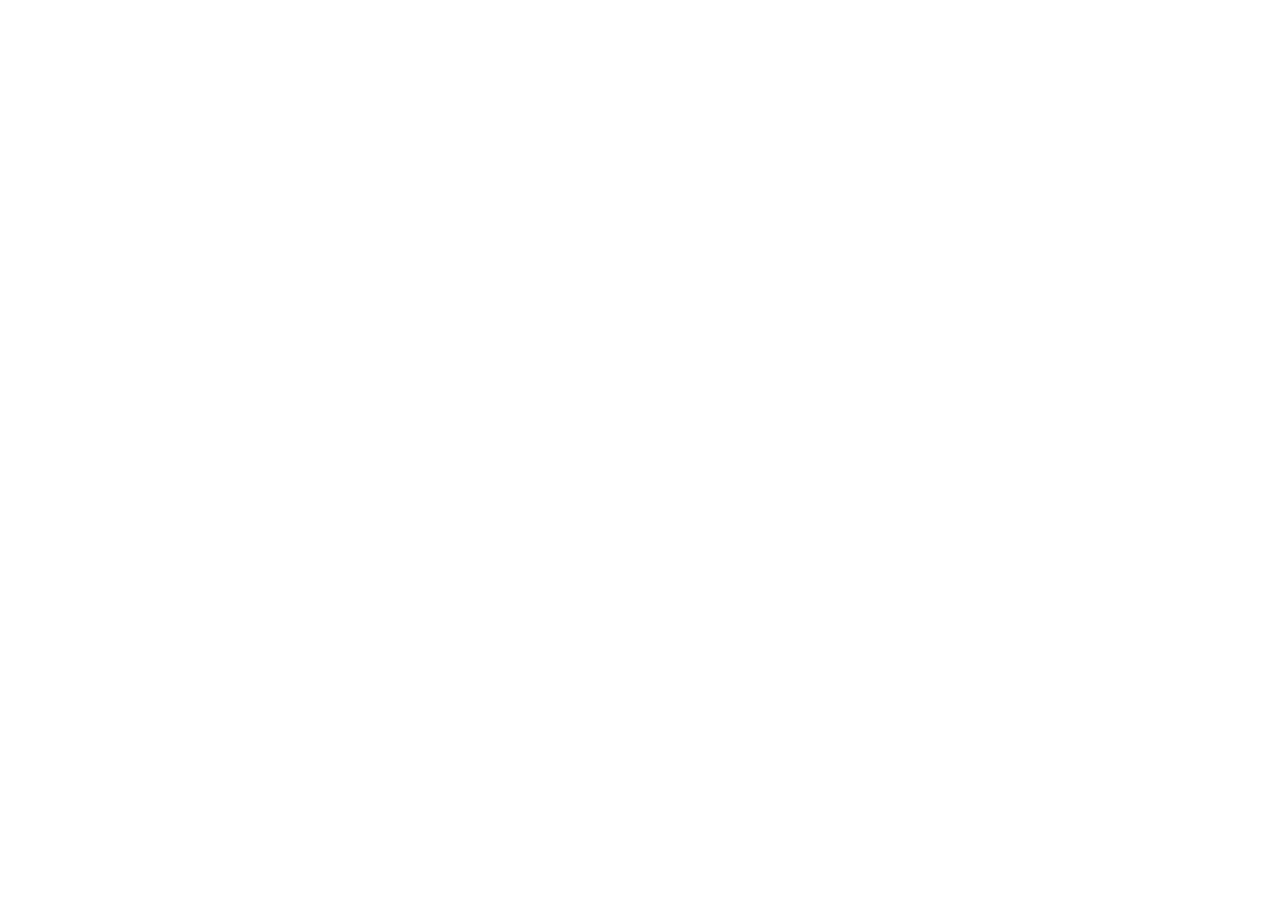
==== Day 01 - CSS/index.html @ 14cbb4a3 "CSS Revising" ====
<!doctype html>
<html lang="en">
  <head>
    <meta charset="UTF-8" />
    <meta name="viewport" content="width=device-width, initial-scale=1.0" />
    <title>CSS Final Revision</title>
    <link rel="stylesheet" href="style.css" />
  </head>
  <body>




  </body>
</html>
---- Day 01 - CSS/style.css ----
*{
  padding:0px;
  margin:0px;
}
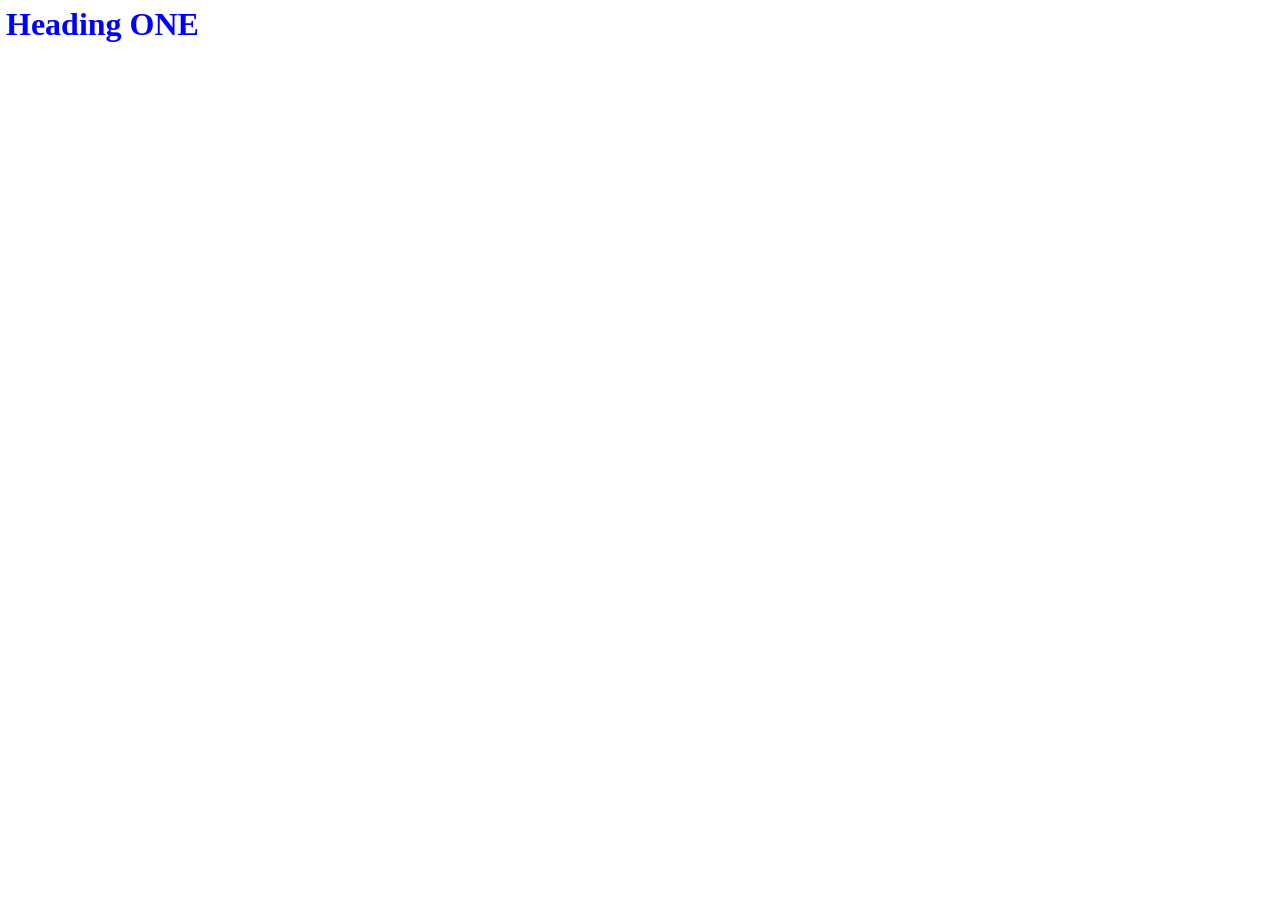
==== commit 60d94a09: "CSS link ways" ====
--- a/Day 01 - CSS/index.html
+++ b/Day 01 - CSS/index.html
@@ -7,6 +7,20 @@
     <link rel="stylesheet" href="style.css" />
   </head>
   <body>
+    <h1>Heading ONE</h1>
+
+    <!--  linking CSS with the HTML 
+      <!DOCTYPE html>
+<html>
+<head>
+    <title>CSS Practice</title>
+    <link rel="stylesheet" href="style.css">
+</head>
+<body>
+    <h1>My Website</h1>
+</body>
+</html> -->
+
 
 
 
--- a/Day 01 - CSS/style.css
+++ b/Day 01 - CSS/style.css
@@ -1,4 +1,11 @@
 *{
-  padding:0px;
-  margin:0px;
-}+  padding:1px;
+  margin:1px;
+}
+
+h1 {
+  color:blue;
+  font: size 30px;;
+}
+
+ 
--- a/Day 01 - CSS/style.css
+++ b/Day 01 - CSS/style.css
@@ -1,4 +1,11 @@
 *{
-  padding:0px;
-  margin:0px;
-}+  padding:1px;
+  margin:1px;
+}
+
+h1 {
+  color:blue;
+  font: size 30px;;
+}
+
+ 
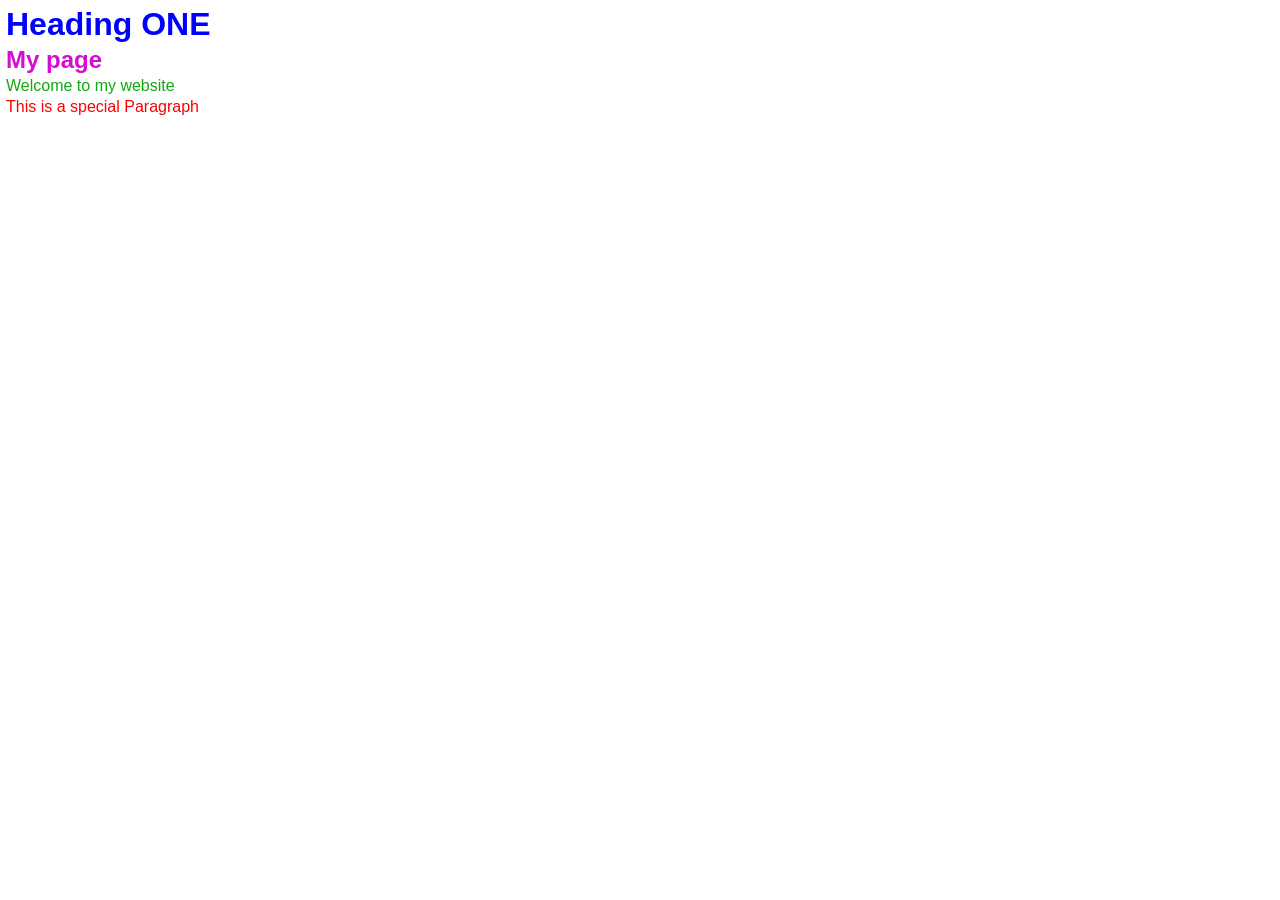
==== commit e4d00684: "CSS Selectors" ====
--- a/Day 01 - CSS/index.html
+++ b/Day 01 - CSS/index.html
@@ -20,6 +20,11 @@
     <h1>My Website</h1>
 </body>
 </html> -->
+ <h2> My page</h2>
+ <p class="intro"> Welcome to my website </p>
+<p id="special"> This is a special Paragraph </p>
+  
+<!--  chatgpt chat Background images Paused -->
 
 
 
--- a/Day 01 - CSS/style.css
+++ b/Day 01 - CSS/style.css
@@ -1,6 +1,7 @@
 *{
   padding:1px;
   margin:1px;
+   font-family: Arial, sans-serif;
 }
 
 h1 {
@@ -8,4 +9,34 @@
   font: size 30px;;
 }
 
- + h2 {
+  color:rgb(212, 12, 212);
+ }
+
+.intro{
+color:rgb(16, 170, 16);
+}
+
+#special{
+  color:red;
+}
+
+/* Grouping selectors
+__________________________
+h1, h2, p {
+    color: blue;
+}
+ */
+
+ /* 
+ Even if they are direct child or nested.
+
+div p {
+    color: green;
+} */
+ 
+/* 
+direct child ko target  
+div > p {
+    color: red;
+} */
--- a/Day 01 - CSS/style.css
+++ b/Day 01 - CSS/style.css
@@ -1,6 +1,7 @@
 *{
   padding:1px;
   margin:1px;
+   font-family: Arial, sans-serif;
 }
 
 h1 {
@@ -8,4 +9,34 @@
   font: size 30px;;
 }
 
- + h2 {
+  color:rgb(212, 12, 212);
+ }
+
+.intro{
+color:rgb(16, 170, 16);
+}
+
+#special{
+  color:red;
+}
+
+/* Grouping selectors
+__________________________
+h1, h2, p {
+    color: blue;
+}
+ */
+
+ /* 
+ Even if they are direct child or nested.
+
+div p {
+    color: green;
+} */
+ 
+/* 
+direct child ko target  
+div > p {
+    color: red;
+} */
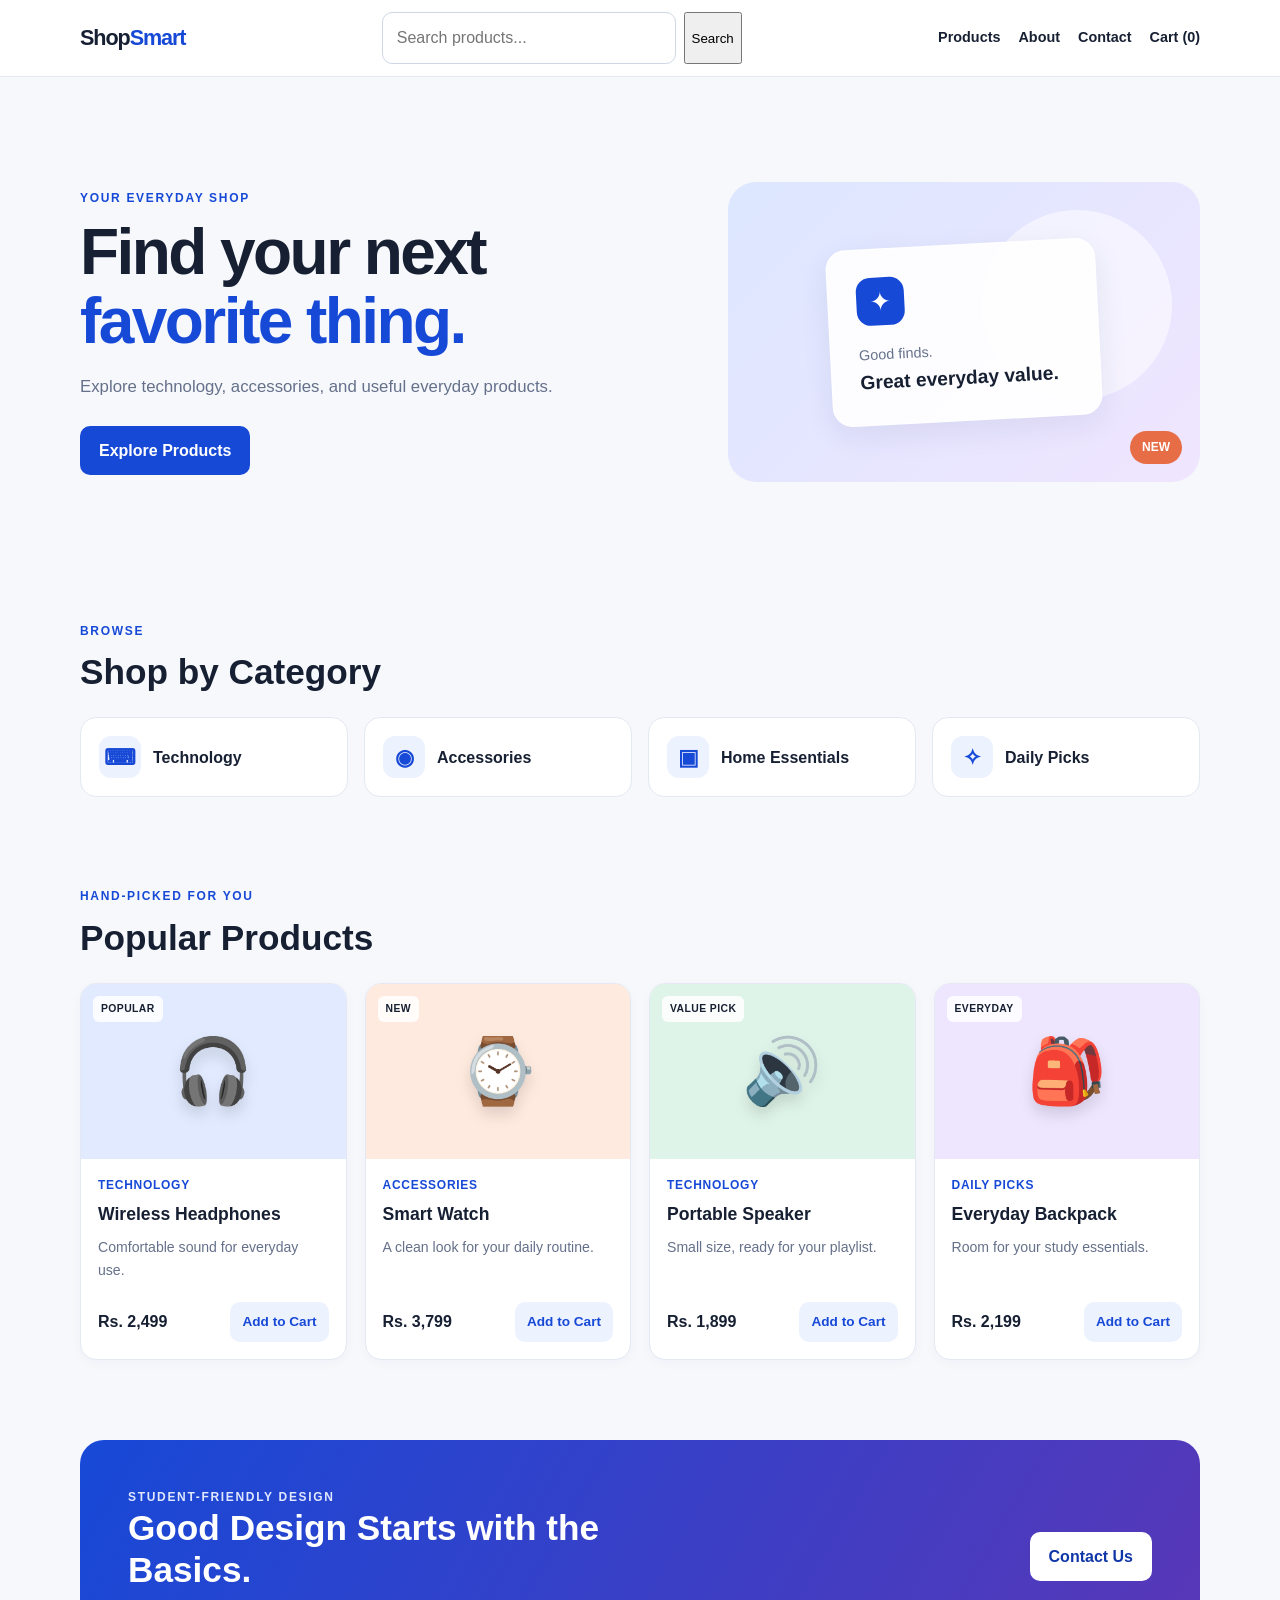
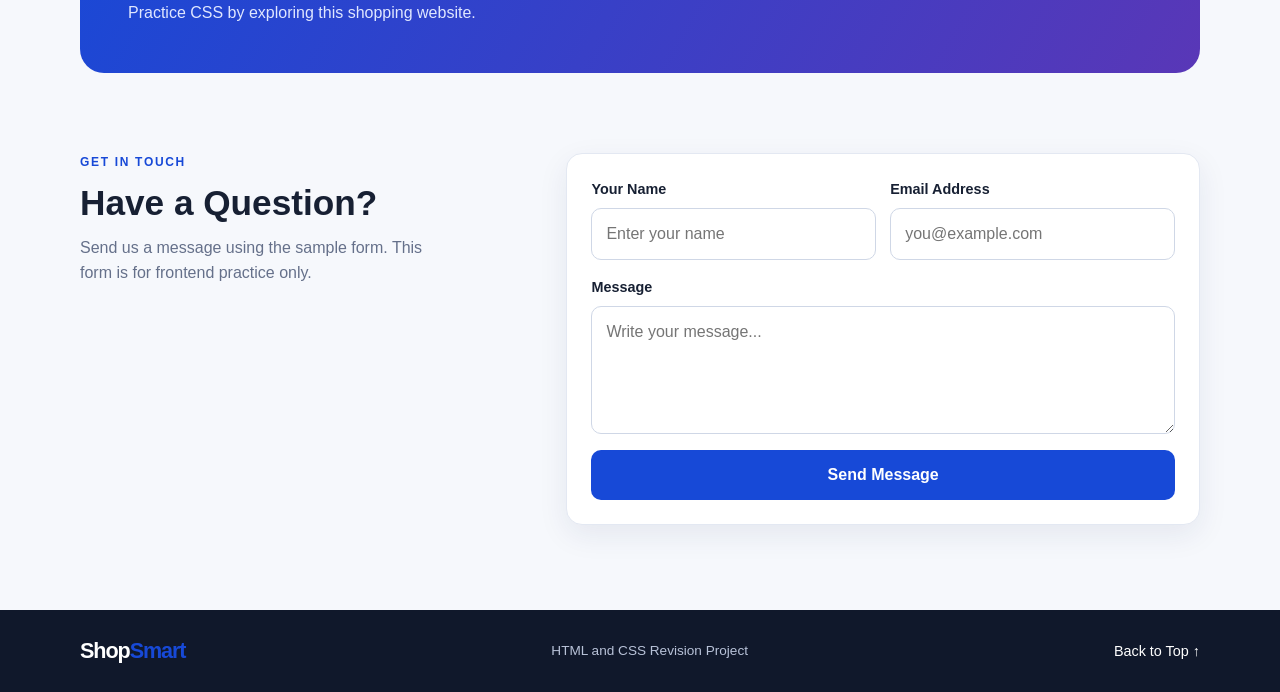
==== commit 3805e065: "CSS Completed now Making the projects" ====
--- a/Day 01 - CSS/index.html
+++ b/Day 01 - CSS/index.html
@@ -1,34 +1,277 @@
-<!doctype html>
+<!DOCTYPE html>
 <html lang="en">
-  <head>
-    <meta charset="UTF-8" />
-    <meta name="viewport" content="width=device-width, initial-scale=1.0" />
-    <title>CSS Final Revision</title>
-    <link rel="stylesheet" href="style.css" />
-  </head>
-  <body>
-    <h1>Heading ONE</h1>
-
-    <!--  linking CSS with the HTML 
-      <!DOCTYPE html>
-<html>
 <head>
-    <title>CSS Practice</title>
+    <!-- Basic page settings -->
+    <meta charset="UTF-8">
+    <meta name="viewport" content="width=device-width, initial-scale=1.0">
+
+    <title>ShopSmart - Online Store</title>
+
+    <!-- Connect external CSS file -->
     <link rel="stylesheet" href="style.css">
 </head>
 <body>
-    <h1>My Website</h1>
+
+    <!-- NAVBAR: Flexbox layout -->
+    <header class="site-header">
+        <nav class="navbar container">
+            <a class="logo" href="#">Shop<span>Smart</span></a>
+
+            <form class="search-form">
+                <input type="search" placeholder="Search products..." aria-label="Search products">
+                <button type="submit">Search</button>
+            </form>
+
+            <div class="nav-links">
+                <a href="#products">Products</a>
+                <a href="#about">About</a>
+                <a href="#contact">Contact</a>
+                <a href="#products">Cart (0)</a>
+            </div>
+        </nav>
+    </header>
+
+    <main>
+        <!-- HERO SECTION: Flexbox and positioning -->
+        <section class="hero container" id="about">
+            <div class="hero-content">
+                <p class="eyebrow">YOUR EVERYDAY SHOP</p>
+                <h1>Find your next <span>favorite thing.</span></h1>
+
+                <p class="hero-description">
+                    Explore technology, accessories, and useful everyday products.
+                </p>
+
+                <a class="button button-primary" href="#products">
+                    Explore Products
+                </a>
+            </div>
+
+            <!-- Decorative illustration made with CSS -->
+            <div class="hero-art">
+                <div class="art-circle"></div>
+
+                <div class="art-card">
+                    <span class="art-icon">✦</span>
+                    <p>Good finds.</p>
+                    <strong>Great everyday value.</strong>
+                </div>
+
+                <span class="art-badge">NEW</span>
+            </div>
+        </section>
+
+        <!-- CATEGORY SECTION: CSS Grid -->
+        <section class="section container">
+            <div class="section-heading">
+                <div>
+                    <p class="eyebrow">BROWSE</p>
+                    <h2>Shop by Category</h2>
+                </div>
+            </div>
+
+            <div class="category-grid">
+                <a class="category-card" href="#products">
+                    <span class="category-icon">⌨</span>
+                    <span>Technology</span>
+                </a>
+
+                <a class="category-card" href="#products">
+                    <span class="category-icon">◉</span>
+                    <span>Accessories</span>
+                </a>
+
+                <a class="category-card" href="#products">
+                    <span class="category-icon">▣</span>
+                    <span>Home Essentials</span>
+                </a>
+
+                <a class="category-card" href="#products">
+                    <span class="category-icon">✧</span>
+                    <span>Daily Picks</span>
+                </a>
+            </div>
+        </section>
+
+        <!-- PRODUCTS SECTION: Grid, cards and reusable classes -->
+        <section class="section container" id="products">
+            <div class="section-heading">
+                <div>
+                    <p class="eyebrow">HAND-PICKED FOR YOU</p>
+                    <h2>Popular Products</h2>
+                </div>
+            </div>
+
+            <div class="product-grid">
+
+                <article class="product-card">
+                    <div class="product-visual visual-blue">
+                        <span class="product-label">POPULAR</span>
+                        <div class="product-emoji">🎧</div>
+                    </div>
+
+                    <div class="product-info">
+                        <p class="product-category">Technology</p>
+                        <h3>Wireless Headphones</h3>
+                        <p class="product-description">
+                            Comfortable sound for everyday use.
+                        </p>
+
+                        <div class="product-bottom">
+                            <strong class="price">Rs. 2,499</strong>
+                            <button class="button button-small" type="button">
+                                Add to Cart
+                            </button>
+                        </div>
+                    </div>
+                </article>
+
+                <article class="product-card">
+                    <div class="product-visual visual-peach">
+                        <span class="product-label">NEW</span>
+                        <div class="product-emoji">⌚</div>
+                    </div>
+
+                    <div class="product-info">
+                        <p class="product-category">Accessories</p>
+                        <h3>Smart Watch</h3>
+                        <p class="product-description">
+                            A clean look for your daily routine.
+                        </p>
+
+                        <div class="product-bottom">
+                            <strong class="price">Rs. 3,799</strong>
+                            <button class="button button-small" type="button">
+                                Add to Cart
+                            </button>
+                        </div>
+                    </div>
+                </article>
+
+                <article class="product-card">
+                    <div class="product-visual visual-green">
+                        <span class="product-label">VALUE PICK</span>
+                        <div class="product-emoji">🔊</div>
+                    </div>
+
+                    <div class="product-info">
+                        <p class="product-category">Technology</p>
+                        <h3>Portable Speaker</h3>
+                        <p class="product-description">
+                            Small size, ready for your playlist.
+                        </p>
+
+                        <div class="product-bottom">
+                            <strong class="price">Rs. 1,899</strong>
+                            <button class="button button-small" type="button">
+                                Add to Cart
+                            </button>
+                        </div>
+                    </div>
+                </article>
+
+                <article class="product-card">
+                    <div class="product-visual visual-lilac">
+                        <span class="product-label">EVERYDAY</span>
+                        <div class="product-emoji">🎒</div>
+                    </div>
+
+                    <div class="product-info">
+                        <p class="product-category">Daily Picks</p>
+                        <h3>Everyday Backpack</h3>
+                        <p class="product-description">
+                            Room for your study essentials.
+                        </p>
+
+                        <div class="product-bottom">
+                            <strong class="price">Rs. 2,199</strong>
+                            <button class="button button-small" type="button">
+                                Add to Cart
+                            </button>
+                        </div>
+                    </div>
+                </article>
+
+            </div>
+        </section>
+
+        <!-- PROMO SECTION: Flexbox -->
+        <section class="promo container">
+            <div>
+                <p class="eyebrow">STUDENT-FRIENDLY DESIGN</p>
+                <h2>Good Design Starts with the Basics.</h2>
+                <p>Practice CSS by exploring this shopping website.</p>
+            </div>
+
+            <a class="button button-light" href="#contact">
+                Contact Us
+            </a>
+        </section>
+
+        <!-- CONTACT FORM: Inputs, labels and focus states -->
+        <section class="section container contact-section" id="contact">
+            <div class="contact-copy">
+                <p class="eyebrow">GET IN TOUCH</p>
+                <h2>Have a Question?</h2>
+                <p>
+                    Send us a message using the sample form.
+                    This form is for frontend practice only.
+                </p>
+            </div>
+
+            <form class="contact-form">
+                <div class="form-row">
+                    <div class="form-group">
+                        <label for="full-name">Your Name</label>
+                        <input
+                            id="full-name"
+                            name="name"
+                            type="text"
+                            placeholder="Enter your name"
+                            required
+                        >
+                    </div>
+
+                    <div class="form-group">
+                        <label for="email">Email Address</label>
+                        <input
+                            id="email"
+                            name="email"
+                            type="email"
+                            placeholder="you@example.com"
+                            required
+                        >
+                    </div>
+                </div>
+
+                <div class="form-group">
+                    <label for="message">Message</label>
+                    <textarea
+                        id="message"
+                        name="message"
+                        rows="4"
+                        placeholder="Write your message..."
+                    ></textarea>
+                </div>
+
+                <button class="button button-primary" type="submit">
+                    Send Message
+                </button>
+            </form>
+        </section>
+    </main>
+
+    <!-- FOOTER -->
+    <footer class="site-footer">
+        <div class="footer-inner container">
+            <a class="logo footer-logo" href="#">
+                Shop<span>Smart</span>
+            </a>
+
+            <p>HTML and CSS Revision Project</p>
+            <a class="back-to-top" href="#">Back to Top ↑</a>
+        </div>
+    </footer>
+
 </body>
-</html> -->
- <h2> My page</h2>
- <p class="intro"> Welcome to my website </p>
-<p id="special"> This is a special Paragraph </p>
-  
-<!--  chatgpt chat Background images Paused -->
-
-
-
-
-
-  </body>
-</html>
+</html>
--- a/Day 01 - CSS/style.css
+++ b/Day 01 - CSS/style.css
@@ -1,42 +1,778 @@
-*{
-  padding:1px;
-  margin:1px;
-   font-family: Arial, sans-serif;
+/* ==========================================
+   SHOPSMART WEBSITE
+   Complete CSS revision project
+   ========================================== */
+
+
+/* PHASE 8: CSS VARIABLES */
+:root {
+    --primary: #1749d7;
+    --primary-dark: #1037a8;
+    --text: #172033;
+    --muted: #65708a;
+    --page-bg: #f6f8fc;
+    --surface: #ffffff;
+    --border: #e3e8f2;
+    --radius: 16px;
+    --space: 16px;
+    --shadow: 0 10px 30px rgba(25, 42, 85, 0.08);
+}
+
+
+/* PHASE 8: BASIC CSS RESET */
+*,
+*::before,
+*::after {
+    box-sizing: border-box;
+}
+
+
+/* PHASE 2: COLORS, FONTS AND TEXT */
+html {
+    scroll-behavior: smooth;
+    scroll-padding-top: 90px;
+}
+
+body {
+    margin: 0;
+    font-family: Arial, Helvetica, sans-serif;
+    font-size: 16px;
+    line-height: 1.6;
+    color: var(--text);
+    background-color: var(--page-bg);
+}
+
+h1,
+h2,
+h3,
+p {
+    margin-top: 0;
 }
 
 h1 {
-  color:blue;
-  font: size 30px;;
-}
-
- h2 {
-  color:rgb(212, 12, 212);
- }
-
-.intro{
-color:rgb(16, 170, 16);
-}
-
-#special{
-  color:red;
-}
-
-/* Grouping selectors
-__________________________
-h1, h2, p {
-    color: blue;
-}
- */
-
- /* 
- Even if they are direct child or nested.
-
-div p {
-    color: green;
-} */
- 
-/* 
-direct child ko target  
-div > p {
-    color: red;
-} */+    margin-bottom: 18px;
+    font-size: clamp(2.2rem, 5vw, 4.2rem);
+    line-height: 1.08;
+    letter-spacing: -0.04em;
+}
+
+h2 {
+    margin-bottom: 10px;
+    font-size: clamp(1.6rem, 3vw, 2.2rem);
+    line-height: 1.2;
+}
+
+h3 {
+    margin-bottom: 8px;
+    font-size: 1.1rem;
+}
+
+p {
+    color: var(--muted);
+}
+
+a {
+    color: inherit;
+    text-decoration: none;
+}
+
+
+/* PHASE 6: RESPONSIVE IMAGES */
+img {
+    display: block;
+    max-width: 100%;
+    height: auto;
+}
+
+
+/* PHASE 3: CONTAINER, WIDTH AND MARGIN */
+.container {
+    width: min(1120px, 100% - 40px);
+    margin-inline: auto;
+}
+
+.eyebrow {
+    margin-bottom: 10px;
+    color: var(--primary);
+    font-size: 0.75rem;
+    font-weight: 700;
+    letter-spacing: 0.14em;
+    text-transform: uppercase;
+}
+
+
+/* PHASE 4: FLEXBOX NAVBAR */
+.site-header {
+    position: sticky;
+    top: 0;
+    z-index: 10;
+    background-color: rgba(255, 255, 255, 0.96);
+    border-bottom: 1px solid var(--border);
+}
+
+.navbar {
+    display: flex;
+    align-items: center;
+    justify-content: space-between;
+    gap: var(--space);
+    min-height: 76px;
+    padding-block: 12px;
+}
+
+.logo {
+    flex-shrink: 0;
+    color: var(--text);
+    font-size: 1.35rem;
+    font-weight: 800;
+    letter-spacing: -0.05em;
+}
+
+.logo span {
+    color: var(--primary);
+}
+
+.search-form {
+    display: flex;
+    flex: 1 1 220px;
+    max-width: 360px;
+    gap: 8px;
+}
+
+.search-form input {
+    min-width: 0;
+    width: 100%;
+}
+
+.nav-links {
+    display: flex;
+    align-items: center;
+    flex-wrap: wrap;
+    gap: 18px;
+    font-size: 0.9rem;
+    font-weight: 600;
+}
+
+.nav-links a {
+    transition: color 0.2s ease;
+}
+
+.nav-links a:hover,
+.back-to-top:hover {
+    color: var(--primary);
+}
+
+.cart-link {
+    padding: 8px 12px;
+    color: var(--primary);
+    background-color: #edf2ff;
+    border-radius: 999px;
+}
+
+
+/* PHASE 3 + 7: INPUTS, BORDERS AND FOCUS */
+input,
+textarea {
+    width: 100%;
+    padding: 12px 14px;
+    color: var(--text);
+    font: inherit;
+    background-color: var(--surface);
+    border: 1px solid #cfd7e6;
+    border-radius: 10px;
+}
+
+input:focus,
+textarea:focus {
+    border-color: var(--primary);
+    outline: 2px solid rgba(23, 73, 215, 0.14);
+}
+
+
+/* PHASE 7: KEYBOARD FOCUS INDICATORS */
+a:focus-visible,
+button:focus-visible,
+input:focus-visible,
+textarea:focus-visible {
+    outline: 3px solid #f59e0b;
+    outline-offset: 3px;
+}
+
+
+/* PHASE 3 + 8: BUTTONS AND TRANSITIONS */
+.button {
+    display: inline-block;
+    padding: 11px 18px;
+    border: 1px solid transparent;
+    border-radius: 10px;
+    font: inherit;
+    font-weight: 700;
+    text-align: center;
+    cursor: pointer;
+    transition:
+        background-color 0.2s ease,
+        transform 0.2s ease,
+        box-shadow 0.2s ease;
+}
+
+.button:hover {
+    transform: translateY(-2px);
+}
+
+.button-primary {
+    color: white;
+    background-color: var(--primary);
+}
+
+.button-primary:hover {
+    background-color: var(--primary-dark);
+    box-shadow: 0 6px 16px rgba(23, 73, 215, 0.2);
+}
+
+.button-small {
+    padding: 8px 11px;
+    color: var(--primary);
+    background-color: #edf2ff;
+    font-size: 0.85rem;
+}
+
+.button-small:hover {
+    background-color: #dce6ff;
+}
+
+.button-light {
+    color: var(--primary-dark);
+    background-color: white;
+}
+
+.button-light:hover {
+    background-color: #edf2ff;
+}
+
+
+/* PHASE 4: HERO SECTION WITH FLEXBOX */
+.hero {
+    display: flex;
+    align-items: center;
+    justify-content: space-between;
+    gap: clamp(28px, 5vw, 70px);
+    padding-block: clamp(55px, 9vw, 105px);
+}
+
+.hero-content {
+    flex: 1 1 50%;
+    max-width: 590px;
+}
+
+.hero h1 span {
+    color: var(--primary);
+}
+
+.hero-description {
+    max-width: 510px;
+    margin-bottom: 25px;
+    font-size: 1.05rem;
+}
+
+
+/* PHASE 3 + 4: POSITIONING AND BOX MODEL */
+.hero-art {
+    position: relative;
+    display: grid;
+    flex: 1 1 40%;
+    min-height: 300px;
+    place-items: center;
+    overflow: hidden;
+    border-radius: 28px;
+    background: linear-gradient(135deg, #dce7ff, #f0e5ff);
+}
+
+.art-circle {
+    position: absolute;
+    top: 28px;
+    right: 28px;
+    width: 190px;
+    aspect-ratio: 1;
+    border-radius: 50%;
+    background-color: rgba(255, 255, 255, 0.55);
+}
+
+.art-card {
+    position: relative;
+    z-index: 1;
+    width: min(270px, 80%);
+    padding: 28px;
+    background-color: rgba(255, 255, 255, 0.92);
+    border: 1px solid rgba(255, 255, 255, 0.8);
+    border-radius: 20px;
+    box-shadow: var(--shadow);
+    transform: rotate(-3deg);
+}
+
+.art-icon {
+    display: inline-grid;
+    width: 48px;
+    height: 48px;
+    margin-bottom: 18px;
+    color: white;
+    background-color: var(--primary);
+    border-radius: 14px;
+    place-items: center;
+    font-size: 1.6rem;
+}
+
+.art-card p {
+    margin-bottom: 4px;
+    font-size: 0.9rem;
+}
+
+.art-card strong {
+    font-size: 1.2rem;
+    line-height: 1.3;
+}
+
+.art-badge {
+    position: absolute;
+    right: 18px;
+    bottom: 18px;
+    z-index: 2;
+    padding: 7px 12px;
+    color: white;
+    background-color: #e66d45;
+    border-radius: 999px;
+    font-size: 0.75rem;
+    font-weight: 800;
+}
+
+
+/* PHASE 3: SECTION SPACING */
+.section {
+    padding-block: 35px 55px;
+}
+
+.section-heading {
+    display: flex;
+    align-items: end;
+    justify-content: space-between;
+    gap: 20px;
+    margin-bottom: 24px;
+}
+
+.section-heading h2 {
+    margin-bottom: 0;
+}
+
+
+/* PHASE 5: CATEGORY GRID */
+.category-grid {
+    display: grid;
+    grid-template-columns: repeat(4, minmax(0, 1fr));
+    gap: 16px;
+}
+
+.category-card {
+    display: flex;
+    align-items: center;
+    gap: 12px;
+    min-width: 0;
+    padding: 18px;
+    background-color: var(--surface);
+    border: 1px solid var(--border);
+    border-radius: var(--radius);
+    font-weight: 700;
+    transition: transform 0.2s ease, box-shadow 0.2s ease;
+}
+
+.category-card:hover {
+    transform: translateY(-3px);
+    box-shadow: var(--shadow);
+}
+
+.category-icon {
+    display: grid;
+    flex-shrink: 0;
+    width: 42px;
+    height: 42px;
+    color: var(--primary);
+    background-color: #edf2ff;
+    border-radius: 12px;
+    place-items: center;
+    font-size: 1.4rem;
+}
+
+
+/* PHASE 5: PRODUCT GRID */
+.product-grid {
+    display: grid;
+    grid-template-columns: repeat(4, minmax(0, 1fr));
+    gap: 18px;
+}
+
+
+/* PHASE 3 + 8: PRODUCT CARDS AND HOVER EFFECT */
+.product-card {
+    min-width: 0;
+    overflow: hidden;
+    background-color: var(--surface);
+    border: 1px solid var(--border);
+    border-radius: var(--radius);
+    box-shadow: 0 3px 12px rgba(25, 42, 85, 0.03);
+    transition: transform 0.25s ease, box-shadow 0.25s ease;
+}
+
+.product-card:hover {
+    transform: translateY(-5px);
+    box-shadow: var(--shadow);
+}
+
+
+/* PHASE 2: BACKGROUND COLORS */
+.product-visual {
+    position: relative;
+    display: grid;
+    min-height: 175px;
+    overflow: hidden;
+    place-items: center;
+}
+
+.visual-blue {
+    background-color: #e1eaff;
+}
+
+.visual-peach {
+    background-color: #ffeadf;
+}
+
+.visual-green {
+    background-color: #dff4e8;
+}
+
+.visual-lilac {
+    background-color: #eee5ff;
+}
+
+.product-emoji {
+    font-size: 4rem;
+    filter: drop-shadow(0 8px 7px rgba(0, 0, 0, 0.12));
+    transition: transform 0.25s ease;
+}
+
+.product-card:hover .product-emoji {
+    transform: scale(1.08) rotate(-3deg);
+}
+
+
+/* PHASE 4: ABSOLUTE POSITIONING */
+.product-label {
+    position: absolute;
+    top: 12px;
+    left: 12px;
+    padding: 5px 8px;
+    color: var(--text);
+    background-color: rgba(255, 255, 255, 0.85);
+    border-radius: 6px;
+    font-size: 0.65rem;
+    font-weight: 800;
+    letter-spacing: 0.04em;
+}
+
+
+/* PHASE 3: PRODUCT DETAILS */
+.product-info {
+    padding: 17px;
+}
+
+.product-category {
+    margin-bottom: 5px;
+    color: var(--primary);
+    font-size: 0.75rem;
+    font-weight: 700;
+    text-transform: uppercase;
+    letter-spacing: 0.06em;
+}
+
+.product-info h3 {
+    overflow-wrap: anywhere;
+}
+
+.product-description {
+    min-height: 48px;
+    margin-bottom: 18px;
+    font-size: 0.88rem;
+}
+
+
+/* PHASE 4: FLEXBOX FOR PRICE AND BUTTON */
+.product-bottom {
+    display: flex;
+    align-items: center;
+    justify-content: space-between;
+    flex-wrap: wrap;
+    gap: 10px;
+}
+
+.price {
+    font-size: 1rem;
+}
+
+
+/* PHASE 4: PROMO FLEXBOX */
+.promo {
+    display: flex;
+    align-items: center;
+    justify-content: space-between;
+    gap: 24px;
+    margin-block: 25px 45px;
+    padding: clamp(25px, 5vw, 48px);
+    color: white;
+    background: linear-gradient(120deg, #1749d7, #5937b7);
+    border-radius: 24px;
+}
+
+.promo h2 {
+    max-width: 550px;
+    margin-bottom: 8px;
+}
+
+.promo p {
+    max-width: 580px;
+    margin-bottom: 0;
+    color: #e0e7ff;
+}
+
+
+/* PHASE 7: CONTACT FORM AND GRID */
+.contact-section {
+    display: grid;
+    grid-template-columns: 0.8fr 1.2fr;
+    gap: clamp(25px, 5vw, 65px);
+}
+
+.contact-copy p:last-child {
+    max-width: 360px;
+}
+
+.contact-form {
+    display: grid;
+    gap: 16px;
+    padding: 24px;
+    background-color: var(--surface);
+    border: 1px solid var(--border);
+    border-radius: var(--radius);
+    box-shadow: var(--shadow);
+}
+
+.form-row {
+    display: grid;
+    grid-template-columns: repeat(2, minmax(0, 1fr));
+    gap: 14px;
+}
+
+.form-group {
+    display: grid;
+    gap: 7px;
+}
+
+.form-group label {
+    font-size: 0.9rem;
+    font-weight: 700;
+}
+
+textarea {
+    resize: vertical;
+}
+
+
+/* PHASE 4: FOOTER FLEXBOX */
+.site-footer {
+    margin-top: 30px;
+    padding-block: 24px;
+    background-color: #10182b;
+}
+
+.footer-inner {
+    display: flex;
+    align-items: center;
+    justify-content: space-between;
+    flex-wrap: wrap;
+    gap: 16px;
+}
+
+.footer-logo {
+    color: white;
+}
+
+.footer-inner p {
+    margin-bottom: 0;
+    color: #b8c2d8;
+    font-size: 0.85rem;
+}
+
+.back-to-top {
+    color: white;
+    font-size: 0.9rem;
+}
+
+
+/* ACCESSIBILITY: Visually hide labels but keep them available to screen readers */
+.visually-hidden {
+    position: absolute;
+    width: 1px;
+    height: 1px;
+    padding: 0;
+    margin: -1px;
+    overflow: hidden;
+    clip: rect(0, 0, 0, 0);
+    white-space: nowrap;
+    border: 0;
+}
+
+
+/* PHASE 6: TABLET RESPONSIVE DESIGN */
+@media (max-width: 900px) {
+    .navbar {
+        flex-wrap: wrap;
+    }
+
+    .search-form {
+        order: 3;
+        flex-basis: 100%;
+        max-width: none;
+    }
+
+    .nav-links {
+        gap: 12px;
+    }
+
+    .category-grid {
+        grid-template-columns: repeat(2, minmax(0, 1fr));
+    }
+
+    .product-grid {
+        grid-template-columns: repeat(2, minmax(0, 1fr));
+    }
+
+    .contact-section {
+        grid-template-columns: 1fr;
+    }
+}
+
+
+/* PHASE 6: MOBILE RESPONSIVE DESIGN */
+@media (max-width: 600px) {
+    .container {
+        width: calc(100% - 28px);
+    }
+
+    .navbar {
+        gap: 12px;
+    }
+
+    .logo {
+        font-size: 1.2rem;
+    }
+
+    .nav-links {
+        width: 100%;
+        justify-content: space-between;
+        gap: 8px;
+        font-size: 0.82rem;
+    }
+
+    .hero {
+        flex-direction: column;
+        align-items: stretch;
+        padding-block: 45px;
+    }
+
+    .hero-art {
+        min-height: 250px;
+    }
+
+    .section {
+        padding-block: 25px 40px;
+    }
+
+    .section-heading {
+        align-items: start;
+        flex-direction: column;
+        gap: 8px;
+    }
+
+    .category-grid {
+        grid-template-columns: 1fr 1fr;
+        gap: 10px;
+    }
+
+    .category-card {
+        align-items: start;
+        flex-direction: column;
+        padding: 13px;
+        font-size: 0.88rem;
+    }
+
+    .product-grid {
+        grid-template-columns: 1fr 1fr;
+        gap: 10px;
+    }
+
+    .product-visual {
+        min-height: 130px;
+    }
+
+    .product-emoji {
+        font-size: 3rem;
+    }
+
+    .product-info {
+        padding: 12px;
+    }
+
+    .product-info h3 {
+        font-size: 0.98rem;
+    }
+
+    .product-description {
+        min-height: 0;
+        font-size: 0.82rem;
+    }
+
+    .product-bottom {
+        align-items: stretch;
+        flex-direction: column;
+    }
+
+    .product-bottom .button {
+        width: 100%;
+    }
+
+    .promo {
+        align-items: start;
+        flex-direction: column;
+        margin-block: 15px 30px;
+    }
+
+    .contact-form {
+        padding: 16px;
+    }
+
+    .form-row {
+        grid-template-columns: 1fr;
+    }
+
+    .footer-inner {
+        align-items: start;
+        flex-direction: column;
+    }
+}
+
+
+/* PHASE 8: RESPECT USERS WHO PREFER REDUCED MOTION */
+@media (prefers-reduced-motion: reduce) {
+    *,
+    *::before,
+    *::after {
+        scroll-behavior: auto !important;
+        transition-duration: 0.01ms !important;
+        animation-duration: 0.01ms !important;
+    }
+}
